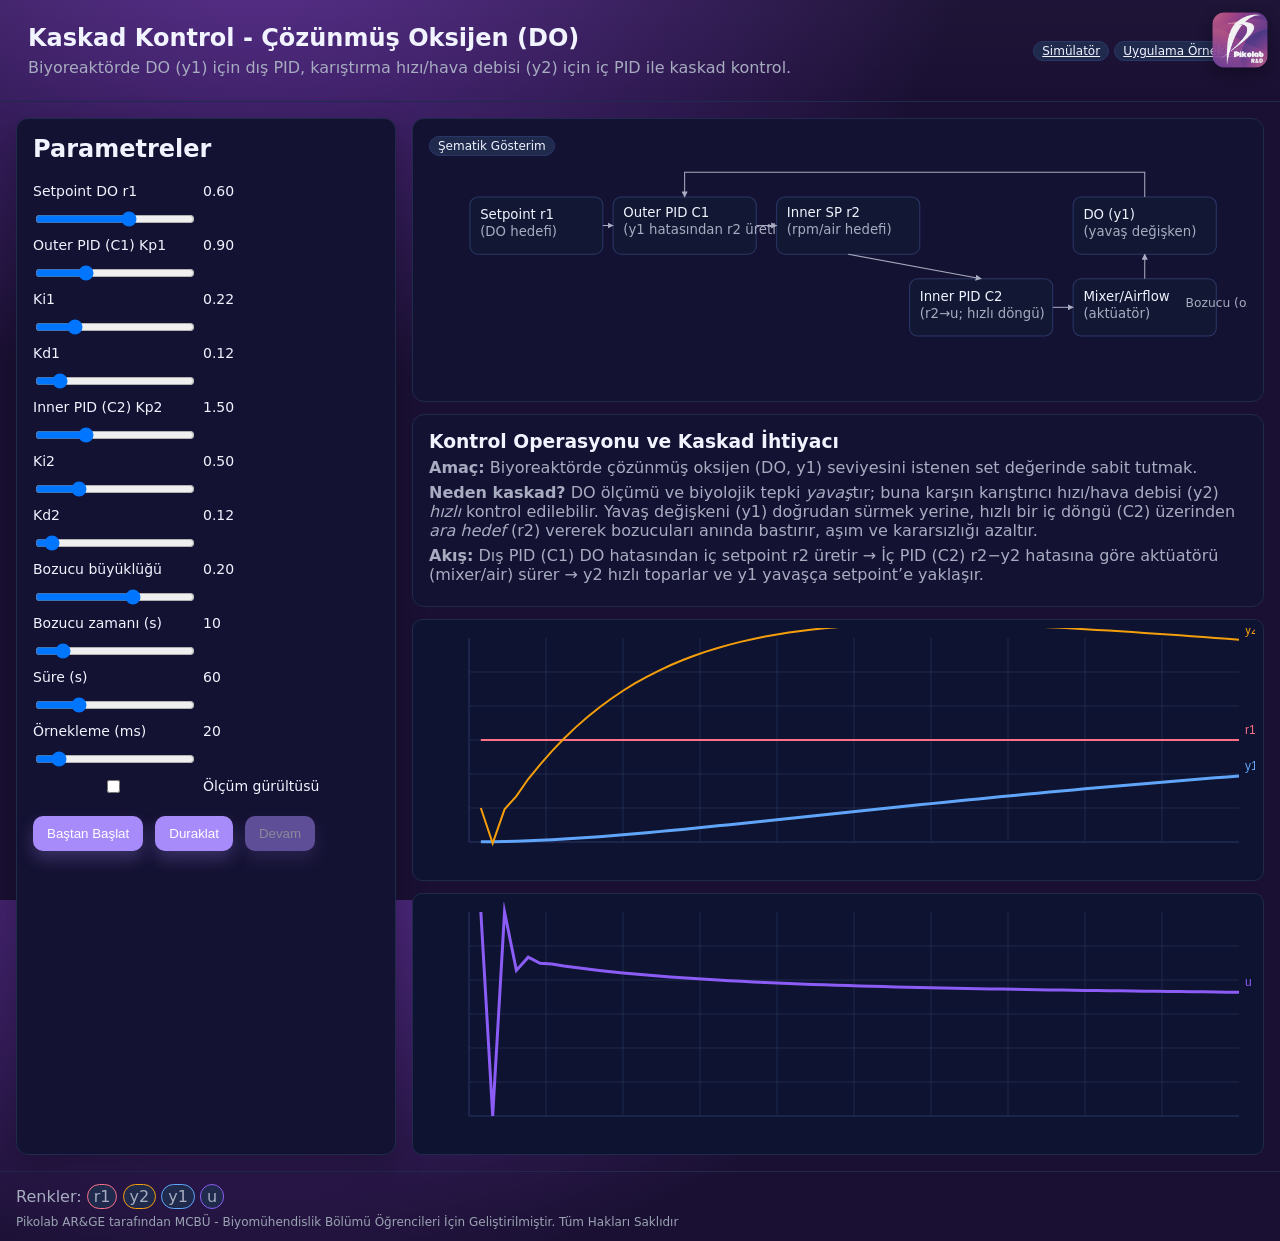
==== web/cascade.html @ a825e8fa "feat: initial commit" ====
<!DOCTYPE html>
<html lang="tr">
<head>
  <meta charset="UTF-8" />
  <meta name="viewport" content="width=device-width, initial-scale=1.0" />
  <title>Kaskad Kontrol - Çözünmüş Oksijen (DO) - Biyoreaktör</title>
  <link rel="stylesheet" href="style.css" />
  <style>
    .cascade-layout{display:grid; grid-template-columns:380px 1fr; gap:16px; padding:16px}
    @media(max-width:1100px){.cascade-layout{grid-template-columns:1fr}}
    .schematic{background:var(--card); border:1px solid #1f2a4d; border-radius:12px; padding:16px}
    .schematic svg{width:100%; height:auto}
    .canvas-card{background:#0d1330; border:1px solid #1f2a4d; border-radius:10px; padding:8px}
    .rows{display:grid; grid-template-rows:auto auto auto; gap:12px}
    .explain{background:var(--card); border:1px solid #1f2a4d; border-radius:12px; padding:16px}
    .explain h3{margin:0 0 6px}
    .explain p{margin:6px 0; color:var(--muted)}
    .badge{display:inline-block; padding:2px 8px; border-radius:999px; background:#1f2a4d; border:1px solid #2a3766; color:var(--fg); font-size:12px}
  </style>
</head>
<body>
  <img src="assets/pikolab-logo.png" alt="Pikolab R&D" class="brand-logo" />
  <header class="app-header" style="display:flex; align-items:center; justify-content:space-between;">
    <div>
      <h1>Kaskad Kontrol - Çözünmüş Oksijen (DO)</h1>
      <p>Biyoreaktörde DO (y1) için dış PID, karıştırma hızı/hava debisi (y2) için iç PID ile kaskad kontrol.</p>
    </div>
    <nav>
      <a class="badge" href="index.html">Simülatör</a>
      <a class="badge" href="examples.html">Uygulama Örnekleri</a>
    </nav>
  </header>

  <main class="cascade-layout">
    <section class="controls card">
      <h2>Parametreler</h2>
      <div class="control-grid">
        <label>Setpoint DO r1 <span id="valR1"></span>
          <input id="r1" type="range" min="0" max="1" value="0.6" step="0.01" />
        </label>
        <label>Outer PID (C1) Kp1 <span id="valKp1"></span>
          <input id="kp1" type="range" min="0" max="3" value="0.9" step="0.05" />
        </label>
        <label>Ki1 <span id="valKi1"></span>
          <input id="ki1" type="range" min="0" max="1" value="0.22" step="0.01" />
        </label>
        <label>Kd1 <span id="valKd1"></span>
          <input id="kd1" type="range" min="0" max="1" value="0.12" step="0.01" />
        </label>
        <label>Inner PID (C2) Kp2 <span id="valKp2"></span>
          <input id="kp2" type="range" min="0" max="5" value="1.5" step="0.05" />
        </label>
        <label>Ki2 <span id="valKi2"></span>
          <input id="ki2" type="range" min="0" max="2" value="0.5" step="0.01" />
        </label>
        <label>Kd2 <span id="valKd2"></span>
          <input id="kd2" type="range" min="0" max="2" value="0.12" step="0.01" />
        </label>
        <label>Bozucu büyüklüğü <span id="valDz"></span>
          <input id="dz" type="range" min="-0.8" max="0.8" value="0.2" step="0.02" />
        </label>
        <label>Bozucu zamanı (s) <span id="valDt"></span>
          <input id="dt" type="range" min="2" max="60" value="10" step="1" />
        </label>
        <label>Süre (s) <span id="valT"></span>
          <input id="simT" type="range" min="20" max="180" value="60" step="5" />
        </label>
        <label>Örnekleme (ms) <span id="valH"></span>
          <input id="dtms" type="range" min="10" max="100" value="20" step="1" />
        </label>
        <label><input type="checkbox" id="noise" /> Ölçüm gürültüsü</label>
        <div class="buttons">
          <button id="btnRestart">Baştan Başlat</button>
          <button id="btnPause">Duraklat</button>
          <button id="btnResume" disabled>Devam</button>
        </div>
      </div>
    </section>

    <section class="rows">
      <div class="schematic">
        <span class="badge">Şematik Gösterim</span>
        <!-- Simple SVG schematic of cascade DO control -->
        <svg viewBox="0 0 800 220">
          <defs>
            <marker id="arrow" viewBox="0 0 10 10" refX="9" refY="5" markerWidth="6" markerHeight="6" orient="auto-start-reverse">
              <path d="M 0 0 L 10 5 L 0 10 z" fill="#a7acc0" />
            </marker>
          </defs>
          <!-- Blocks -->
          <rect x="40" y="40" width="130" height="56" rx="8" fill="#121833" stroke="#2a3766"/>
          <text x="50" y="62" fill="#f1f3ff" font-size="13">
            <tspan>Setpoint r1</tspan>
            <tspan x="50" y="78" fill="#a7acc0">(DO hedefi)</tspan>
          </text>
          <rect x="180" y="40" width="140" height="56" rx="8" fill="#121833" stroke="#2a3766"/>
          <text x="190" y="60" fill="#f1f3ff" font-size="13">
            <tspan>Outer PID C1</tspan>
            <tspan x="190" y="76" fill="#a7acc0">(y1 hatasından r2 üretir)</tspan>
          </text>
          <rect x="340" y="40" width="140" height="56" rx="8" fill="#121833" stroke="#2a3766"/>
          <text x="350" y="60" fill="#f1f3ff" font-size="13">
            <tspan>Inner SP r2</tspan>
            <tspan x="350" y="76" fill="#a7acc0">(rpm/air hedefi)</tspan>
          </text>

          <rect x="470" y="120" width="140" height="56" rx="8" fill="#121833" stroke="#2a3766"/>
          <text x="480" y="142" fill="#f1f3ff" font-size="13">
            <tspan>Inner PID C2</tspan>
            <tspan x="480" y="158" fill="#a7acc0">(r2→u; hızlı döngü)</tspan>
          </text>
          <rect x="630" y="120" width="140" height="56" rx="8" fill="#121833" stroke="#2a3766"/>
          <text x="640" y="142" fill="#f1f3ff" font-size="13">
            <tspan>Mixer/Airflow</tspan>
            <tspan x="640" y="158" fill="#a7acc0">(aktüatör)</tspan>
          </text>

          <rect x="630" y="40" width="140" height="56" rx="8" fill="#121833" stroke="#2a3766"/>
          <text x="640" y="62" fill="#f1f3ff" font-size="13">
            <tspan>DO (y1)</tspan>
            <tspan x="640" y="78" fill="#a7acc0">(yavaş değişken)</tspan>
          </text>

          <!-- Arrows -->
          <line x1="170" y1="68" x2="180" y2="68" stroke="#a7acc0" marker-end="url(#arrow)"/>
          <line x1="320" y1="68" x2="340" y2="68" stroke="#a7acc0" marker-end="url(#arrow)"/>
          <line x1="410" y1="96" x2="540" y2="120" stroke="#a7acc0" marker-end="url(#arrow)"/>
          <line x1="610" y1="148" x2="630" y2="148" stroke="#a7acc0" marker-end="url(#arrow)"/>
          <line x1="700" y1="120" x2="700" y2="96" stroke="#a7acc0" marker-end="url(#arrow)"/>

          <!-- Feedback y1 to C1 -->
          <path d="M 700 40 L 700 16 L 250 16 L 250 40" fill="none" stroke="#a7acc0" marker-end="url(#arrow)"/>
          <!-- Bozucu -->
          <text x="740" y="148" fill="#a7acc0" font-size="12">Bozucu (oxygen demand)</text>
        </svg>
      </div>
      <div class="explain">
        <h3>Kontrol Operasyonu ve Kaskad İhtiyacı</h3>
        <p><strong>Amaç:</strong> Biyoreaktörde çözünmüş oksijen (DO, y1) seviyesini istenen set değerinde sabit tutmak.</p>
        <p><strong>Neden kaskad?</strong> DO ölçümü ve biyolojik tepki <em>yavaş</em>tır; buna karşın karıştırıcı hızı/hava debisi (y2) <em>hızlı</em> kontrol edilebilir. Yavaş değişkeni (y1) doğrudan sürmek yerine, hızlı bir iç döngü (C2) üzerinden <em>ara hedef</em> (r2) vererek bozucuları anında bastırır, aşım ve kararsızlığı azaltır.</p>
        <p><strong>Akış:</strong> Dış PID (C1) DO hatasından iç setpoint r2 üretir → İç PID (C2) r2−y2 hatasına göre aktüatörü (mixer/air) sürer → y2 hızlı toparlar ve y1 yavaşça setpoint’e yaklaşır.</p>
      </div>
      <div class="canvas-card"><canvas id="c_do" height="240" style="width:100%"></canvas></div>
      <div class="canvas-card"><canvas id="c_inner" height="240" style="width:100%"></canvas></div>
    </section>
  </main>

  <footer class="app-footer">
    <span>Renkler: <span class="chip chip-r">r1</span> <span class="chip" style="border-color:#F59E0B">y2</span> <span class="chip chip-y">y1</span> <span class="chip chip-u">u</span></span>
    <div style="margin-top:6px; color:#9aa3b2; font-size:12px;">
      Pikolab AR&GE tarafından MCBÜ - Biyomühendislik Bölümü Öğrencileri İçin Geliştirilmiştir. Tüm Hakları Saklıdır
    </div>
  </footer>

  <script src="cascade.js"></script>
</body>
</html>
---- web/style.css ----
:root{
  --bg:#0e0a1f; --card:#141233; --muted:#a7acc0; --fg:#f1f3ff;
  --brand:#a78bfa; /* violet */
  --p:#f472b6;     /* pink for P */
  --i:#22d3ee;     /* cyan for I */
  --d:#c084fc;     /* lavender for D */
  --u:#8b5cf6;     /* indigo for u */
  --r:#fb7185;     /* rose for r */
  --y:#60a5fa;     /* soft blue for y */
}
*{box-sizing:border-box}
html,body{height:100%}
body{
  margin:0; font-family:Inter,system-ui,Segoe UI,Roboto,Arial,sans-serif; color:var(--fg); background:radial-gradient(1200px 800px at 20% -10%, #5b2e91 0%, #1a1033 60%);
}
.brand-logo{position:fixed; top:12px; right:12px; width:56px; height:56px; border-radius:12px; box-shadow:0 6px 16px rgba(0,0,0,0.35); opacity:0.95; z-index:10}
.app-header{padding:24px 28px; border-bottom:1px solid #1f2a4d; background:linear-gradient(180deg, rgba(255,255,255,0.02), rgba(255,255,255,0));}
.app-header h1{margin:0 0 6px; font-size:24px}
.app-header p{margin:0; color:var(--muted)}
.layout{display:grid; grid-template-columns:360px 1fr 320px; gap:16px; padding:16px}
.card{background:var(--card); border:1px solid #1f2a4d; border-radius:12px; padding:16px; box-shadow:0 10px 30px rgba(0,0,0,0.25)}
.controls h2, .info h2{margin-top:0}
.control-grid{display:grid; grid-template-columns:1fr; gap:8px}
label{display:grid; grid-template-columns:160px 1fr; align-items:center; gap:10px; font-size:14px}
input[type=range]{width:100%}
.toggles{display:flex; flex-wrap:wrap; gap:12px; margin-top:12px}
.buttons{display:flex; gap:12px; margin-top:12px}
button{background:var(--brand); color:white; border:none; border-radius:10px; padding:10px 14px; cursor:pointer; box-shadow:0 8px 16px rgba(167,139,250,0.25)}
button:disabled{opacity:.5; cursor:not-allowed}
.plots{grid-column:2}
.plots .canvas-row{background:#0d1330; border-radius:10px; border:1px solid #1f2a4d; margin-bottom:12px; padding:8px}
.plots .canvas-row canvas{width:100%; display:block}
.legend{display:flex; gap:12px; flex-wrap:wrap}
.chip{display:inline-block; padding:2px 6px; border-radius:999px; background:#1f2a4d; border:1px solid #2a3766}
.chip-r{border-color:var(--r)}
.chip-y{border-color:var(--y)}
.chip-p{border-color:var(--p)}
.chip-i{border-color:var(--i)}
.chip-d{border-color:var(--d)}
.chip-u{border-color:var(--u)}
.app-footer{padding:12px 16px; border-top:1px solid #1f2a4d; color:var(--muted)}
@media(max-width:1200px){
  .layout{grid-template-columns:1fr;}
  .plots{grid-column:auto}
}

/* Meter styles */
.card-lite{background:var(--card); border:1px solid #1f2a4d; border-radius:12px; padding:12px; margin-top:8px}
.meter-header{display:flex; justify-content:space-between; align-items:center; color:var(--fg); font-weight:600; margin-bottom:6px}
.meter-bar{height:10px; background:#10163a; border:1px solid #1f2a4d; border-radius:999px; overflow:hidden; box-shadow:inset 0 2px 5px rgba(0,0,0,.35)}
.meter-bar #uPctFill{height:100%; width:0%; background:linear-gradient(90deg, var(--u), #9f7aea); transition:width .25s ease}
.meter-scale{display:flex; justify-content:space-between; color:var(--muted); font-size:12px; margin-top:6px}
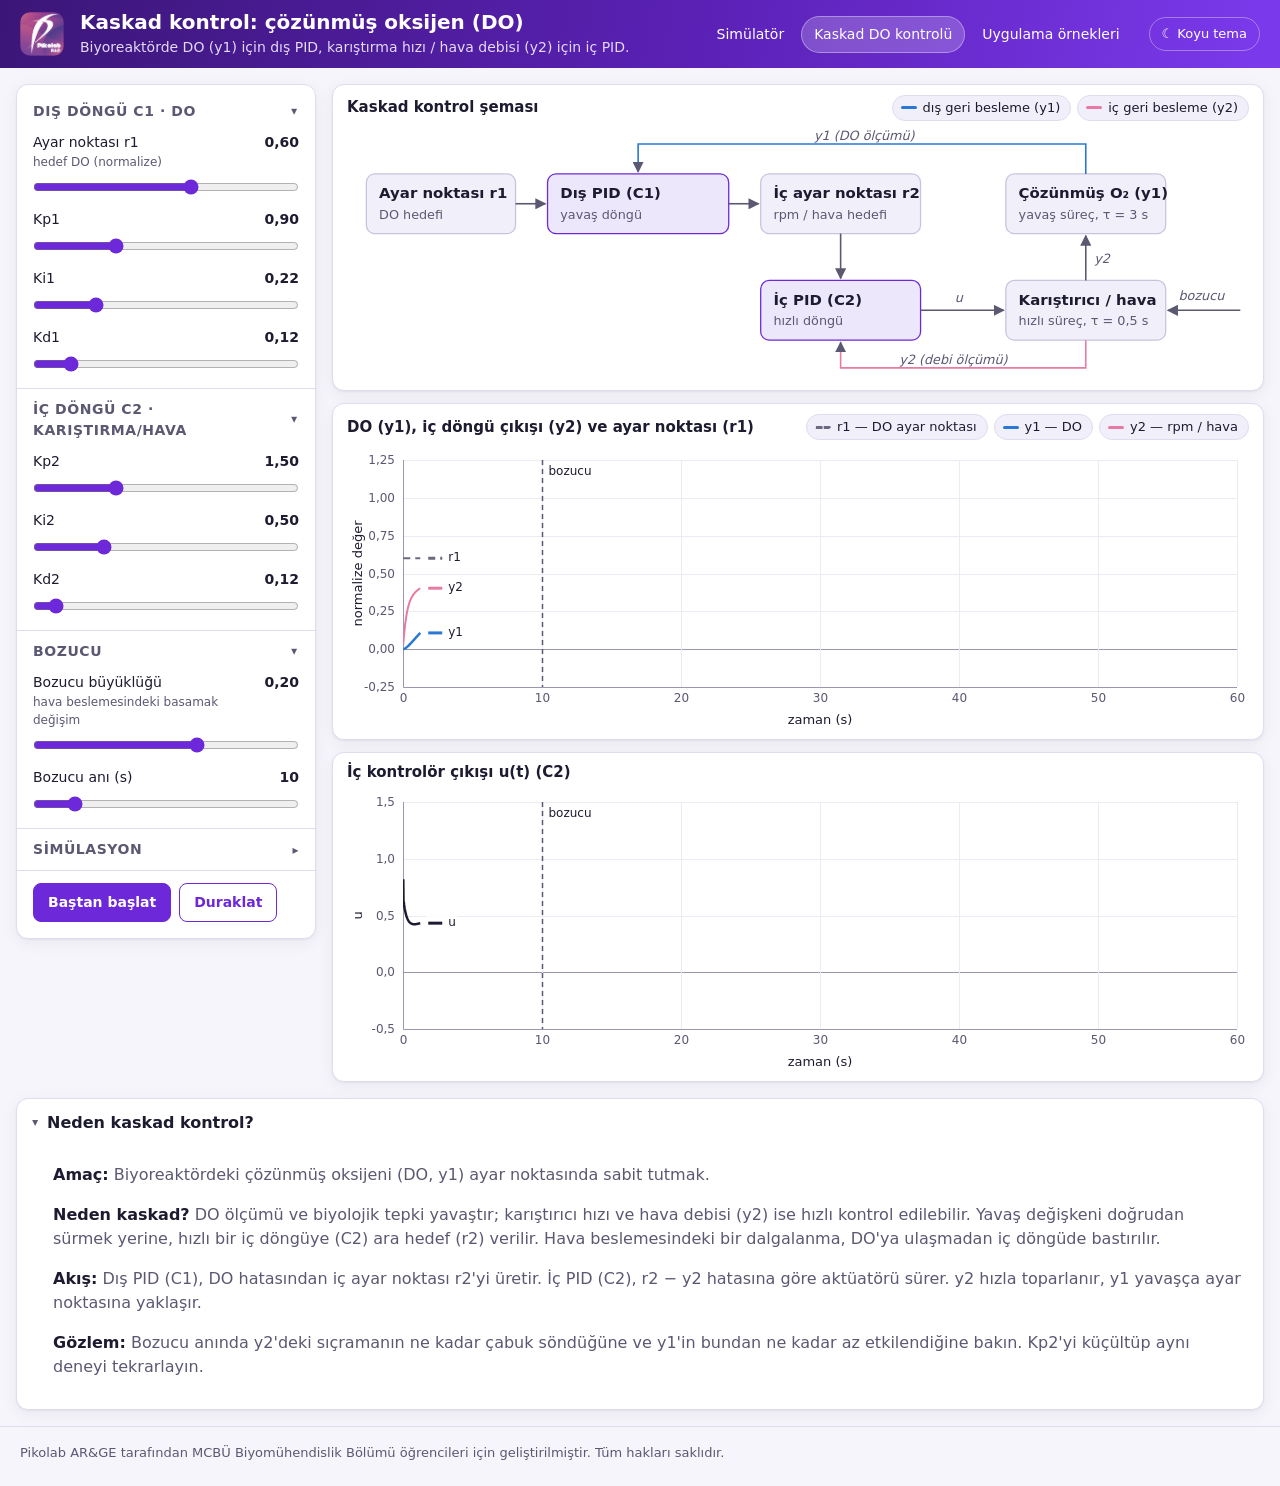
==== commit 5e8717a4: "feat: PID hatalarını düzelt, arayüzü ders materyali için yenile Faz 0 (hata düzeltmeleri): - Türev ö" ====
--- a/web/cascade.html
+++ b/web/cascade.html
@@ -3,153 +3,209 @@
 <head>
   <meta charset="UTF-8" />
   <meta name="viewport" content="width=device-width, initial-scale=1.0" />
-  <title>Kaskad Kontrol - Çözünmüş Oksijen (DO) - Biyoreaktör</title>
+  <title>Kaskad DO Kontrolü</title>
+  <link rel="icon" href="assets/pikolab-logo.png" />
   <link rel="stylesheet" href="style.css" />
-  <style>
-    .cascade-layout{display:grid; grid-template-columns:380px 1fr; gap:16px; padding:16px}
-    @media(max-width:1100px){.cascade-layout{grid-template-columns:1fr}}
-    .schematic{background:var(--card); border:1px solid #1f2a4d; border-radius:12px; padding:16px}
-    .schematic svg{width:100%; height:auto}
-    .canvas-card{background:#0d1330; border:1px solid #1f2a4d; border-radius:10px; padding:8px}
-    .rows{display:grid; grid-template-rows:auto auto auto; gap:12px}
-    .explain{background:var(--card); border:1px solid #1f2a4d; border-radius:12px; padding:16px}
-    .explain h3{margin:0 0 6px}
-    .explain p{margin:6px 0; color:var(--muted)}
-    .badge{display:inline-block; padding:2px 8px; border-radius:999px; background:#1f2a4d; border:1px solid #2a3766; color:var(--fg); font-size:12px}
-  </style>
+  <script src="common.js"></script>
 </head>
 <body>
-  <img src="assets/pikolab-logo.png" alt="Pikolab R&D" class="brand-logo" />
-  <header class="app-header" style="display:flex; align-items:center; justify-content:space-between;">
-    <div>
-      <h1>Kaskad Kontrol - Çözünmüş Oksijen (DO)</h1>
-      <p>Biyoreaktörde DO (y1) için dış PID, karıştırma hızı/hava debisi (y2) için iç PID ile kaskad kontrol.</p>
+  <header class="app-header">
+    <a class="brand" href="index.html"><img src="assets/pikolab-logo.png" alt="Pikolab AR&amp;GE" /></a>
+    <div class="titles">
+      <h1>Kaskad kontrol: çözünmüş oksijen (DO)</h1>
+      <p>Biyoreaktörde DO (y1) için dış PID, karıştırma hızı / hava debisi (y2) için iç PID.</p>
     </div>
-    <nav>
-      <a class="badge" href="index.html">Simülatör</a>
-      <a class="badge" href="examples.html">Uygulama Örnekleri</a>
+    <nav class="tabs" aria-label="Sayfalar">
+      <a href="index.html">Simülatör</a>
+      <a href="cascade.html" aria-current="page">Kaskad DO kontrolü</a>
+      <a href="examples.html">Uygulama örnekleri</a>
     </nav>
+    <button type="button" class="theme-toggle" data-theme-toggle>Tema</button>
   </header>
 
-  <main class="cascade-layout">
-    <section class="controls card">
-      <h2>Parametreler</h2>
-      <div class="control-grid">
-        <label>Setpoint DO r1 <span id="valR1"></span>
-          <input id="r1" type="range" min="0" max="1" value="0.6" step="0.01" />
-        </label>
-        <label>Outer PID (C1) Kp1 <span id="valKp1"></span>
-          <input id="kp1" type="range" min="0" max="3" value="0.9" step="0.05" />
-        </label>
-        <label>Ki1 <span id="valKi1"></span>
-          <input id="ki1" type="range" min="0" max="1" value="0.22" step="0.01" />
-        </label>
-        <label>Kd1 <span id="valKd1"></span>
-          <input id="kd1" type="range" min="0" max="1" value="0.12" step="0.01" />
-        </label>
-        <label>Inner PID (C2) Kp2 <span id="valKp2"></span>
-          <input id="kp2" type="range" min="0" max="5" value="1.5" step="0.05" />
-        </label>
-        <label>Ki2 <span id="valKi2"></span>
-          <input id="ki2" type="range" min="0" max="2" value="0.5" step="0.01" />
-        </label>
-        <label>Kd2 <span id="valKd2"></span>
-          <input id="kd2" type="range" min="0" max="2" value="0.12" step="0.01" />
-        </label>
-        <label>Bozucu büyüklüğü <span id="valDz"></span>
-          <input id="dz" type="range" min="-0.8" max="0.8" value="0.2" step="0.02" />
-        </label>
-        <label>Bozucu zamanı (s) <span id="valDt"></span>
-          <input id="dt" type="range" min="2" max="60" value="10" step="1" />
-        </label>
-        <label>Süre (s) <span id="valT"></span>
-          <input id="simT" type="range" min="20" max="180" value="60" step="5" />
-        </label>
-        <label>Örnekleme (ms) <span id="valH"></span>
-          <input id="dtms" type="range" min="10" max="100" value="20" step="1" />
-        </label>
-        <label><input type="checkbox" id="noise" /> Ölçüm gürültüsü</label>
-        <div class="buttons">
-          <button id="btnRestart">Baştan Başlat</button>
-          <button id="btnPause">Duraklat</button>
-          <button id="btnResume" disabled>Devam</button>
-        </div>
+  <main class="sim-layout cascade">
+    <aside class="controls card" aria-label="Parametreler">
+      <details class="group" open>
+        <summary>Dış döngü C1 · DO</summary>
+        <div class="group-body">
+          <div class="field">
+            <label for="r1">Ayar noktası r1 <span class="hint">hedef DO (normalize)</span></label>
+            <output for="r1"></output>
+            <input id="r1" type="range" min="0" max="1" value="0.6" step="0.01" />
+          </div>
+          <div class="field">
+            <label for="kp1">Kp1</label>
+            <output for="kp1"></output>
+            <input id="kp1" type="range" min="0" max="3" value="0.9" step="0.05" />
+          </div>
+          <div class="field">
+            <label for="ki1">Ki1</label>
+            <output for="ki1"></output>
+            <input id="ki1" type="range" min="0" max="1" value="0.22" step="0.01" />
+          </div>
+          <div class="field">
+            <label for="kd1">Kd1</label>
+            <output for="kd1"></output>
+            <input id="kd1" type="range" min="0" max="1" value="0.12" step="0.01" />
+          </div>
+        </div>
+      </details>
+
+      <details class="group" open>
+        <summary>İç döngü C2 · karıştırma/hava</summary>
+        <div class="group-body">
+          <div class="field">
+            <label for="kp2">Kp2</label>
+            <output for="kp2"></output>
+            <input id="kp2" type="range" min="0" max="5" value="1.5" step="0.05" />
+          </div>
+          <div class="field">
+            <label for="ki2">Ki2</label>
+            <output for="ki2"></output>
+            <input id="ki2" type="range" min="0" max="2" value="0.5" step="0.01" />
+          </div>
+          <div class="field">
+            <label for="kd2">Kd2</label>
+            <output for="kd2"></output>
+            <input id="kd2" type="range" min="0" max="2" value="0.12" step="0.01" />
+          </div>
+        </div>
+      </details>
+
+      <details class="group" open>
+        <summary>Bozucu</summary>
+        <div class="group-body">
+          <div class="field">
+            <label for="dz">Bozucu büyüklüğü <span class="hint">hava beslemesindeki basamak değişim</span></label>
+            <output for="dz"></output>
+            <input id="dz" type="range" min="-0.8" max="0.8" value="0.2" step="0.02" />
+          </div>
+          <div class="field">
+            <label for="dt">Bozucu anı (s)</label>
+            <output for="dt"></output>
+            <input id="dt" type="range" min="2" max="60" value="10" step="1" />
+          </div>
+        </div>
+      </details>
+
+      <details class="group">
+        <summary>Simülasyon</summary>
+        <div class="group-body">
+          <div class="field">
+            <label for="simT">Görüntülenen süre (s)</label>
+            <output for="simT"></output>
+            <input id="simT" type="range" min="20" max="180" value="60" step="5" />
+          </div>
+          <div class="field">
+            <label for="dtms">Örnekleme aralığı (ms)</label>
+            <output for="dtms"></output>
+            <input id="dtms" type="range" min="10" max="100" value="20" step="1" />
+          </div>
+          <label class="check"><input type="checkbox" id="noise" /> Ölçüm gürültüsü ekle</label>
+        </div>
+      </details>
+
+      <div class="actions">
+        <button type="button" class="btn" id="btnRestart">Baştan başlat</button>
+        <button type="button" class="btn secondary" id="btnPause" aria-pressed="false">Duraklat</button>
       </div>
-    </section>
-
-    <section class="rows">
-      <div class="schematic">
-        <span class="badge">Şematik Gösterim</span>
-        <!-- Simple SVG schematic of cascade DO control -->
-        <svg viewBox="0 0 800 220">
+    </aside>
+
+    <section class="plots" aria-label="Şema ve grafikler">
+      <figure class="plot-card card schematic">
+        <figcaption class="plot-head"><h2>Kaskad kontrol şeması</h2>
+          <div class="legend">
+            <span class="chip"><span class="swatch" style="--c:var(--c-y)"></span>dış geri besleme (y1)</span>
+            <span class="chip"><span class="swatch" style="--c:var(--c-y2)"></span>iç geri besleme (y2)</span>
+          </div>
+        </figcaption>
+        <svg viewBox="0 0 850 240" role="img" aria-label="Ayar noktası r1 dış PID C1'e girer; C1 iç ayar noktası r2'yi üretir; iç PID C2 aktüatörü sürer; aktüatör çıkışı y2 hem C2'ye geri beslenir hem DO'yu (y1) etkiler; y1 C1'e geri beslenir.">
           <defs>
-            <marker id="arrow" viewBox="0 0 10 10" refX="9" refY="5" markerWidth="6" markerHeight="6" orient="auto-start-reverse">
-              <path d="M 0 0 L 10 5 L 0 10 z" fill="#a7acc0" />
+            <marker id="arrow" viewBox="0 0 10 10" refX="9" refY="5" markerWidth="7" markerHeight="7" orient="auto-start-reverse">
+              <path class="sch-arrowhead" d="M 0 0 L 10 5 L 0 10 z" />
             </marker>
           </defs>
-          <!-- Blocks -->
-          <rect x="40" y="40" width="130" height="56" rx="8" fill="#121833" stroke="#2a3766"/>
-          <text x="50" y="62" fill="#f1f3ff" font-size="13">
-            <tspan>Setpoint r1</tspan>
-            <tspan x="50" y="78" fill="#a7acc0">(DO hedefi)</tspan>
-          </text>
-          <rect x="180" y="40" width="140" height="56" rx="8" fill="#121833" stroke="#2a3766"/>
-          <text x="190" y="60" fill="#f1f3ff" font-size="13">
-            <tspan>Outer PID C1</tspan>
-            <tspan x="190" y="76" fill="#a7acc0">(y1 hatasından r2 üretir)</tspan>
-          </text>
-          <rect x="340" y="40" width="140" height="56" rx="8" fill="#121833" stroke="#2a3766"/>
-          <text x="350" y="60" fill="#f1f3ff" font-size="13">
-            <tspan>Inner SP r2</tspan>
-            <tspan x="350" y="76" fill="#a7acc0">(rpm/air hedefi)</tspan>
-          </text>
-
-          <rect x="470" y="120" width="140" height="56" rx="8" fill="#121833" stroke="#2a3766"/>
-          <text x="480" y="142" fill="#f1f3ff" font-size="13">
-            <tspan>Inner PID C2</tspan>
-            <tspan x="480" y="158" fill="#a7acc0">(r2→u; hızlı döngü)</tspan>
-          </text>
-          <rect x="630" y="120" width="140" height="56" rx="8" fill="#121833" stroke="#2a3766"/>
-          <text x="640" y="142" fill="#f1f3ff" font-size="13">
-            <tspan>Mixer/Airflow</tspan>
-            <tspan x="640" y="158" fill="#a7acc0">(aktüatör)</tspan>
-          </text>
-
-          <rect x="630" y="40" width="140" height="56" rx="8" fill="#121833" stroke="#2a3766"/>
-          <text x="640" y="62" fill="#f1f3ff" font-size="13">
-            <tspan>DO (y1)</tspan>
-            <tspan x="640" y="78" fill="#a7acc0">(yavaş değişken)</tspan>
-          </text>
-
-          <!-- Arrows -->
-          <line x1="170" y1="68" x2="180" y2="68" stroke="#a7acc0" marker-end="url(#arrow)"/>
-          <line x1="320" y1="68" x2="340" y2="68" stroke="#a7acc0" marker-end="url(#arrow)"/>
-          <line x1="410" y1="96" x2="540" y2="120" stroke="#a7acc0" marker-end="url(#arrow)"/>
-          <line x1="610" y1="148" x2="630" y2="148" stroke="#a7acc0" marker-end="url(#arrow)"/>
-          <line x1="700" y1="120" x2="700" y2="96" stroke="#a7acc0" marker-end="url(#arrow)"/>
-
-          <!-- Feedback y1 to C1 -->
-          <path d="M 700 40 L 700 16 L 250 16 L 250 40" fill="none" stroke="#a7acc0" marker-end="url(#arrow)"/>
+          <!-- Üst sıra: r1 → C1 → r2 ... DO -->
+          <rect class="sch-box" x="20" y="44" width="140" height="56" rx="8" />
+          <text class="sch-title" x="32" y="67">Ayar noktası r1</text>
+          <text class="sch-sub" x="32" y="86">DO hedefi</text>
+
+          <rect class="sch-box ctrl" x="190" y="44" width="170" height="56" rx="8" />
+          <text class="sch-title" x="202" y="67">Dış PID (C1)</text>
+          <text class="sch-sub" x="202" y="86">yavaş döngü</text>
+
+          <rect class="sch-box" x="390" y="44" width="150" height="56" rx="8" />
+          <text class="sch-title" x="402" y="67">İç ayar noktası r2</text>
+          <text class="sch-sub" x="402" y="86">rpm / hava hedefi</text>
+
+          <rect class="sch-box" x="620" y="44" width="150" height="56" rx="8" />
+          <text class="sch-title" x="632" y="67">Çözünmüş O₂ (y1)</text>
+          <text class="sch-sub" x="632" y="86">yavaş süreç, τ = 3 s</text>
+
+          <!-- Alt sıra: C2 → aktüatör -->
+          <rect class="sch-box ctrl" x="390" y="144" width="150" height="56" rx="8" />
+          <text class="sch-title" x="402" y="167">İç PID (C2)</text>
+          <text class="sch-sub" x="402" y="186">hızlı döngü</text>
+
+          <rect class="sch-box" x="620" y="144" width="150" height="56" rx="8" />
+          <text class="sch-title" x="632" y="167">Karıştırıcı / hava</text>
+          <text class="sch-sub" x="632" y="186">hızlı süreç, τ = 0,5 s</text>
+
+          <!-- İleri yol -->
+          <line class="sch-line" x1="160" y1="72" x2="188" y2="72" marker-end="url(#arrow)" />
+          <line class="sch-line" x1="360" y1="72" x2="388" y2="72" marker-end="url(#arrow)" />
+          <line class="sch-line" x1="465" y1="100" x2="465" y2="142" marker-end="url(#arrow)" />
+          <line class="sch-line" x1="540" y1="172" x2="618" y2="172" marker-end="url(#arrow)" />
+          <text class="sch-edge" x="572" y="164">u</text>
+          <line class="sch-line" x1="695" y1="144" x2="695" y2="102" marker-end="url(#arrow)" />
+          <text class="sch-edge" x="703" y="128">y2</text>
+
           <!-- Bozucu -->
-          <text x="740" y="148" fill="#a7acc0" font-size="12">Bozucu (oxygen demand)</text>
+          <line class="sch-line" x1="840" y1="172" x2="772" y2="172" marker-end="url(#arrow)" />
+          <text class="sch-edge" x="782" y="162">bozucu</text>
+
+          <!-- Dış geri besleme y1 → C1 -->
+          <path class="sch-line outer" d="M 695 44 V 16 H 275 V 42" marker-end="url(#arrow)" />
+          <text class="sch-edge" x="440" y="12">y1 (DO ölçümü)</text>
+          <!-- İç geri besleme y2 → C2 -->
+          <path class="sch-line inner" d="M 695 200 V 226 H 465 V 202" marker-end="url(#arrow)" />
+          <text class="sch-edge" x="520" y="222">y2 (debi ölçümü)</text>
         </svg>
-      </div>
-      <div class="explain">
-        <h3>Kontrol Operasyonu ve Kaskad İhtiyacı</h3>
-        <p><strong>Amaç:</strong> Biyoreaktörde çözünmüş oksijen (DO, y1) seviyesini istenen set değerinde sabit tutmak.</p>
-        <p><strong>Neden kaskad?</strong> DO ölçümü ve biyolojik tepki <em>yavaş</em>tır; buna karşın karıştırıcı hızı/hava debisi (y2) <em>hızlı</em> kontrol edilebilir. Yavaş değişkeni (y1) doğrudan sürmek yerine, hızlı bir iç döngü (C2) üzerinden <em>ara hedef</em> (r2) vererek bozucuları anında bastırır, aşım ve kararsızlığı azaltır.</p>
-        <p><strong>Akış:</strong> Dış PID (C1) DO hatasından iç setpoint r2 üretir → İç PID (C2) r2−y2 hatasına göre aktüatörü (mixer/air) sürer → y2 hızlı toparlar ve y1 yavaşça setpoint’e yaklaşır.</p>
-      </div>
-      <div class="canvas-card"><canvas id="c_do" height="240" style="width:100%"></canvas></div>
-      <div class="canvas-card"><canvas id="c_inner" height="240" style="width:100%"></canvas></div>
+      </figure>
+
+      <figure class="plot-card card">
+        <figcaption class="plot-head">
+          <h2>DO (y1), iç döngü çıkışı (y2) ve ayar noktası (r1)</h2>
+          <div class="legend">
+            <span class="chip"><span class="swatch dashed" style="--c:var(--c-r)"></span>r1 — DO ayar noktası</span>
+            <span class="chip"><span class="swatch" style="--c:var(--c-y)"></span>y1 — DO</span>
+            <span class="chip"><span class="swatch" style="--c:var(--c-y2)"></span>y2 — rpm / hava</span>
+          </div>
+        </figcaption>
+        <canvas id="c_do" aria-label="DO, iç döngü çıkışı ve ayar noktasının zamanla değişimi"></canvas>
+      </figure>
+
+      <figure class="plot-card card">
+        <figcaption class="plot-head"><h2>İç kontrolör çıkışı u(t) (C2)</h2></figcaption>
+        <canvas id="c_inner" aria-label="İç kontrolör çıkışının zamanla değişimi"></canvas>
+      </figure>
     </section>
   </main>
 
+  <section class="below">
+    <details class="explain card" open>
+      <summary>Neden kaskad kontrol?</summary>
+      <div class="prose">
+        <p><strong>Amaç:</strong> Biyoreaktördeki çözünmüş oksijeni (DO, y1) ayar noktasında sabit tutmak.</p>
+        <p><strong>Neden kaskad?</strong> DO ölçümü ve biyolojik tepki yavaştır; karıştırıcı hızı ve hava debisi (y2) ise hızlı kontrol edilebilir. Yavaş değişkeni doğrudan sürmek yerine, hızlı bir iç döngüye (C2) ara hedef (r2) verilir. Hava beslemesindeki bir dalgalanma, DO'ya ulaşmadan iç döngüde bastırılır.</p>
+        <p><strong>Akış:</strong> Dış PID (C1), DO hatasından iç ayar noktası r2'yi üretir. İç PID (C2), r2 − y2 hatasına göre aktüatörü sürer. y2 hızla toparlanır, y1 yavaşça ayar noktasına yaklaşır.</p>
+        <p><strong>Gözlem:</strong> Bozucu anında y2'deki sıçramanın ne kadar çabuk söndüğüne ve y1'in bundan ne kadar az etkilendiğine bakın. Kp2'yi küçültüp aynı deneyi tekrarlayın.</p>
+      </div>
+    </details>
+  </section>
+
   <footer class="app-footer">
-    <span>Renkler: <span class="chip chip-r">r1</span> <span class="chip" style="border-color:#F59E0B">y2</span> <span class="chip chip-y">y1</span> <span class="chip chip-u">u</span></span>
-    <div style="margin-top:6px; color:#9aa3b2; font-size:12px;">
-      Pikolab AR&GE tarafından MCBÜ - Biyomühendislik Bölümü Öğrencileri İçin Geliştirilmiştir. Tüm Hakları Saklıdır
-    </div>
+    Pikolab AR&amp;GE tarafından MCBÜ Biyomühendislik Bölümü öğrencileri için geliştirilmiştir. Tüm hakları saklıdır.
   </footer>
 
   <script src="cascade.js"></script>
--- a/web/style.css
+++ b/web/style.css
@@ -1,52 +1,237 @@
+/* Ortak tema: üç sayfa da bu dosyayı kullanır.
+   Seri renkleri renk körlüğü denetiminden geçirilmiş paletten alınmıştır;
+   koyu tema aynı tonların koyu zemine göre seçilmiş adımlarıdır. */
+
 :root{
-  --bg:#0e0a1f; --card:#141233; --muted:#a7acc0; --fg:#f1f3ff;
-  --brand:#a78bfa; /* violet */
-  --p:#f472b6;     /* pink for P */
-  --i:#22d3ee;     /* cyan for I */
-  --d:#c084fc;     /* lavender for D */
-  --u:#8b5cf6;     /* indigo for u */
-  --r:#fb7185;     /* rose for r */
-  --y:#60a5fa;     /* soft blue for y */
-}
+  color-scheme: light;
+  --bg:#f6f5fb; --surface:#ffffff; --surface-2:#f1effa;
+  --border:#e0dcef; --border-strong:#c9c3e0;
+  --text:#1d1b2f; --text-muted:#5b5872;
+  --accent:#6d28d9; --accent-hover:#5b21b6; --accent-ink:#ffffff; --accent-soft:#ede7fb;
+  --header-bg:linear-gradient(100deg,#3b1677 0%,#5b21b6 55%,#7c3aed 100%); --header-text:#ffffff; --header-muted:#e4dafc;
+  --focus:#7c3aed;
+
+  --plot-bg:#ffffff; --plot-grid:#ecebf3; --plot-axis:#9b97b0; --plot-text:#1d1b2f; --plot-muted:#5b5872;
+  --tip-bg:#ffffff; --tip-border:#c9c3e0;
+
+  --c-r:#6b6880; --c-y:#2a78d6; --c-u:#1d1b2f;
+  --c-p:#eb6834; --c-i:#1baf7a; --c-d:#6250d6; --c-y2:#e87ba4;
+
+  --radius:12px; --shadow:0 1px 2px rgba(29,27,47,.06), 0 4px 16px rgba(29,27,47,.06);
+  --font:system-ui,-apple-system,"Segoe UI",Roboto,"Helvetica Neue",Arial,sans-serif;
+}
+@media (prefers-color-scheme: dark){
+  :root:not([data-theme="light"]){
+    color-scheme: dark;
+    --bg:#0e0a1f; --surface:#17152e; --surface-2:#1f1c3d;
+    --border:#2a2752; --border-strong:#3b3770;
+    --text:#f1f0fb; --text-muted:#a9a6c4;
+    --accent:#a78bfa; --accent-hover:#c4b5fd; --accent-ink:#140f2b; --accent-soft:#2a2350;
+    --header-bg:linear-gradient(100deg,#1d1040 0%,#2e1765 60%,#40208a 100%); --header-text:#f1f0fb; --header-muted:#c9bdf0;
+    --focus:#c4b5fd;
+    --plot-bg:#17152e; --plot-grid:#26234a; --plot-axis:#5a5683; --plot-text:#f1f0fb; --plot-muted:#a9a6c4;
+    --tip-bg:#1f1c3d; --tip-border:#3b3770;
+    --c-r:#a9a6c4; --c-y:#3987e5; --c-u:#f1f0fb;
+    --c-p:#d95926; --c-i:#199e70; --c-d:#9085e9; --c-y2:#d55181;
+    --shadow:0 1px 2px rgba(0,0,0,.3), 0 6px 20px rgba(0,0,0,.25);
+  }
+}
+:root[data-theme="dark"]{
+  color-scheme: dark;
+  --bg:#0e0a1f; --surface:#17152e; --surface-2:#1f1c3d;
+  --border:#2a2752; --border-strong:#3b3770;
+  --text:#f1f0fb; --text-muted:#a9a6c4;
+  --accent:#a78bfa; --accent-hover:#c4b5fd; --accent-ink:#140f2b; --accent-soft:#2a2350;
+  --header-bg:linear-gradient(100deg,#1d1040 0%,#2e1765 60%,#40208a 100%); --header-text:#f1f0fb; --header-muted:#c9bdf0;
+  --focus:#c4b5fd;
+  --plot-bg:#17152e; --plot-grid:#26234a; --plot-axis:#5a5683; --plot-text:#f1f0fb; --plot-muted:#a9a6c4;
+  --tip-bg:#1f1c3d; --tip-border:#3b3770;
+  --c-r:#a9a6c4; --c-y:#3987e5; --c-u:#f1f0fb;
+  --c-p:#d95926; --c-i:#199e70; --c-d:#9085e9; --c-y2:#d55181;
+  --shadow:0 1px 2px rgba(0,0,0,.3), 0 6px 20px rgba(0,0,0,.25);
+}
+
+/* ---------- Temel ---------- */
 *{box-sizing:border-box}
-html,body{height:100%}
-body{
-  margin:0; font-family:Inter,system-ui,Segoe UI,Roboto,Arial,sans-serif; color:var(--fg); background:radial-gradient(1200px 800px at 20% -10%, #5b2e91 0%, #1a1033 60%);
-}
-.brand-logo{position:fixed; top:12px; right:12px; width:56px; height:56px; border-radius:12px; box-shadow:0 6px 16px rgba(0,0,0,0.35); opacity:0.95; z-index:10}
-.app-header{padding:24px 28px; border-bottom:1px solid #1f2a4d; background:linear-gradient(180deg, rgba(255,255,255,0.02), rgba(255,255,255,0));}
-.app-header h1{margin:0 0 6px; font-size:24px}
-.app-header p{margin:0; color:var(--muted)}
-.layout{display:grid; grid-template-columns:360px 1fr 320px; gap:16px; padding:16px}
-.card{background:var(--card); border:1px solid #1f2a4d; border-radius:12px; padding:16px; box-shadow:0 10px 30px rgba(0,0,0,0.25)}
-.controls h2, .info h2{margin-top:0}
-.control-grid{display:grid; grid-template-columns:1fr; gap:8px}
-label{display:grid; grid-template-columns:160px 1fr; align-items:center; gap:10px; font-size:14px}
-input[type=range]{width:100%}
-.toggles{display:flex; flex-wrap:wrap; gap:12px; margin-top:12px}
-.buttons{display:flex; gap:12px; margin-top:12px}
-button{background:var(--brand); color:white; border:none; border-radius:10px; padding:10px 14px; cursor:pointer; box-shadow:0 8px 16px rgba(167,139,250,0.25)}
-button:disabled{opacity:.5; cursor:not-allowed}
-.plots{grid-column:2}
-.plots .canvas-row{background:#0d1330; border-radius:10px; border:1px solid #1f2a4d; margin-bottom:12px; padding:8px}
-.plots .canvas-row canvas{width:100%; display:block}
-.legend{display:flex; gap:12px; flex-wrap:wrap}
-.chip{display:inline-block; padding:2px 6px; border-radius:999px; background:#1f2a4d; border:1px solid #2a3766}
-.chip-r{border-color:var(--r)}
-.chip-y{border-color:var(--y)}
-.chip-p{border-color:var(--p)}
-.chip-i{border-color:var(--i)}
-.chip-d{border-color:var(--d)}
-.chip-u{border-color:var(--u)}
-.app-footer{padding:12px 16px; border-top:1px solid #1f2a4d; color:var(--muted)}
-@media(max-width:1200px){
-  .layout{grid-template-columns:1fr;}
-  .plots{grid-column:auto}
-}
-
-/* Meter styles */
-.card-lite{background:var(--card); border:1px solid #1f2a4d; border-radius:12px; padding:12px; margin-top:8px}
-.meter-header{display:flex; justify-content:space-between; align-items:center; color:var(--fg); font-weight:600; margin-bottom:6px}
-.meter-bar{height:10px; background:#10163a; border:1px solid #1f2a4d; border-radius:999px; overflow:hidden; box-shadow:inset 0 2px 5px rgba(0,0,0,.35)}
-.meter-bar #uPctFill{height:100%; width:0%; background:linear-gradient(90deg, var(--u), #9f7aea); transition:width .25s ease}
-.meter-scale{display:flex; justify-content:space-between; color:var(--muted); font-size:12px; margin-top:6px}
+html{-webkit-text-size-adjust:100%}
+body{margin:0; background:var(--bg); color:var(--text); font:16px/1.5 var(--font)}
+h1,h2,h3{line-height:1.25}
+a{color:var(--accent)}
+:focus-visible{outline:2px solid var(--focus); outline-offset:2px}
+[hidden]{display:none !important}
+
+/* ---------- Başlık ve gezinme ---------- */
+.app-header{
+  display:flex; align-items:center; gap:16px; flex-wrap:wrap;
+  padding:10px 20px; background:var(--header-bg); color:var(--header-text);
+}
+.brand img{display:block; width:44px; height:44px; border-radius:10px}
+.titles{flex:1 1 320px; min-width:0}
+.titles h1{margin:0; font-size:20px}
+.titles p{margin:2px 0 0; color:var(--header-muted); font-size:14px}
+.tabs{display:flex; gap:4px; flex-wrap:wrap}
+.tabs a{
+  color:var(--header-text); text-decoration:none; font-size:14px; font-weight:500;
+  padding:7px 12px; border-radius:999px; border:1px solid transparent; white-space:nowrap;
+}
+.tabs a:hover{background:rgba(255,255,255,.12)}
+.tabs a[aria-current="page"]{background:rgba(255,255,255,.2); border-color:rgba(255,255,255,.35)}
+.theme-toggle{
+  font:inherit; font-size:13px; color:var(--header-text); background:transparent; cursor:pointer;
+  border:1px solid rgba(255,255,255,.35); border-radius:999px; padding:6px 12px; white-space:nowrap;
+}
+.theme-toggle:hover{background:rgba(255,255,255,.12)}
+
+/* ---------- Kartlar ---------- */
+.card{background:var(--surface); border:1px solid var(--border); border-radius:var(--radius); box-shadow:var(--shadow)}
+.card-pad{padding:16px}
+
+/* ---------- Kontrol paneli ---------- */
+.controls{padding:6px 0}
+.group{border-bottom:1px solid var(--border)}
+.group:last-of-type{border-bottom:none}
+.group > summary{
+  list-style:none; cursor:pointer; padding:10px 16px; font-weight:600; font-size:14px;
+  display:flex; justify-content:space-between; align-items:center; text-transform:uppercase; letter-spacing:.04em; color:var(--text-muted);
+}
+.group > summary::-webkit-details-marker{display:none}
+.group > summary::after{content:"▸"; transition:transform .15s; font-size:12px}
+.group[open] > summary::after{transform:rotate(90deg)}
+.group > summary:hover{color:var(--text)}
+.group-body{padding:0 16px 14px; display:grid; gap:12px}
+.group-body .group-body{padding:0}
+
+.field{display:grid; grid-template-columns:1fr auto; align-items:baseline; gap:2px 8px}
+.field > label, .field > .label{font-size:14px; font-weight:500}
+.field .hint{display:block; font-weight:400; font-size:12px; color:var(--text-muted)}
+.field output{font-variant-numeric:tabular-nums; font-weight:600; font-size:14px}
+.field input[type=range], .field select{grid-column:1 / -1}
+
+input[type=range]{width:100%; margin:4px 0 0; accent-color:var(--accent); height:20px}
+select{
+  font:inherit; font-size:14px; color:var(--text); background:var(--surface-2);
+  border:1px solid var(--border-strong); border-radius:8px; padding:6px 8px; width:100%;
+}
+.check{display:flex; align-items:center; gap:8px; font-size:14px; cursor:pointer}
+.check input{width:16px; height:16px; margin:0; accent-color:var(--accent)}
+
+.actions{display:flex; gap:8px; padding:12px 16px 10px; border-top:1px solid var(--border); flex-wrap:wrap}
+.btn{
+  font:inherit; font-size:14px; font-weight:600; cursor:pointer; border-radius:8px; padding:8px 14px;
+  border:1px solid var(--accent); background:var(--accent); color:var(--accent-ink);
+}
+.btn:hover{background:var(--accent-hover); border-color:var(--accent-hover)}
+.btn.secondary{background:transparent; color:var(--accent)}
+.btn.secondary:hover{background:var(--accent-soft)}
+.btn:disabled{opacity:.5; cursor:not-allowed}
+
+/* ---------- Grafikler ---------- */
+.plot-card{margin:0; padding:10px 12px 8px}
+.plot-head{display:flex; align-items:center; justify-content:space-between; gap:8px 16px; flex-wrap:wrap; margin:0 2px 6px}
+.plot-head h2{margin:0; font-size:15px; font-weight:600}
+.plot-card canvas{display:block; width:100%; height:var(--plot-h, 260px); touch-action:pan-y}
+
+.legend{display:flex; gap:6px; flex-wrap:wrap}
+.chip{
+  display:inline-flex; align-items:center; gap:6px; font:inherit; font-size:13px; color:var(--text);
+  background:var(--surface-2); border:1px solid var(--border); border-radius:999px; padding:2px 10px 2px 8px;
+}
+.chip .swatch{width:16px; height:0; border-top:3px solid var(--c); border-radius:2px}
+.chip .swatch.dashed{border-top-style:dashed}
+button.chip{cursor:pointer}
+button.chip:hover{border-color:var(--border-strong)}
+button.chip[aria-pressed="false"]{opacity:.45}
+button.chip[aria-pressed="false"] .swatch{border-top-color:var(--text-muted)}
+
+/* ---------- Bilgi / açıklama ---------- */
+.prose{color:var(--text)}
+.prose p, .prose li{color:var(--text-muted)}
+.prose strong{color:var(--text)}
+.prose ul{padding-left:20px; margin:8px 0}
+.prose li{margin:4px 0}
+
+.explain > summary{cursor:pointer; padding:12px 16px; font-weight:600; list-style:none; display:flex; gap:8px; align-items:center}
+.explain > summary::-webkit-details-marker{display:none}
+.explain > summary::before{content:"▸"; font-size:12px; color:var(--text-muted); transition:transform .15s}
+.explain[open] > summary::before{transform:rotate(90deg)}
+.explain .prose{padding:0 16px 14px 36px}
+
+.badge{
+  display:inline-block; padding:2px 10px; border-radius:999px; font-size:12px; font-weight:600;
+  background:var(--accent-soft); color:var(--accent); border:1px solid transparent;
+}
+
+/* ---------- Alt bilgi ---------- */
+.app-footer{padding:16px 20px 24px; color:var(--text-muted); font-size:13px; border-top:1px solid var(--border)}
+
+/* ---------- Simülatör ve kaskad yerleşimi ---------- */
+.sim-layout{
+  display:grid; grid-template-columns:300px minmax(0,1fr); gap:16px; padding:16px; align-items:start;
+  --plot-h:clamp(170px, calc((100vh - 306px) / 2), 380px);
+}
+.sim-layout > .controls{position:sticky; top:12px; max-height:calc(100vh - 24px); overflow:auto}
+.plots{display:grid; gap:12px; min-width:0}
+.sim-layout.cascade{--plot-h:clamp(180px, calc((100vh - 330px) / 2), 320px)}
+.below{padding:0 16px 16px; display:grid; gap:12px}
+
+/* Kontrol çıkışı göstergesi */
+.u-readout{display:grid; grid-template-columns:auto 1fr; align-items:center; gap:4px 16px; padding:10px 16px}
+.u-readout .u-label{font-size:14px; font-weight:600}
+.u-readout .u-value{font-size:22px; font-weight:700; font-variant-numeric:tabular-nums; line-height:1.1}
+.u-bar{position:relative; height:12px; background:var(--surface-2); border:1px solid var(--border); border-radius:999px; overflow:hidden}
+.u-bar .fill{position:absolute; top:0; bottom:0; background:var(--accent); border-radius:999px}
+.u-bar .zero{position:absolute; top:-2px; bottom:-2px; width:2px; background:var(--text-muted)}
+.u-scale{grid-column:2; display:flex; justify-content:space-between; font-size:12px; color:var(--text-muted); font-variant-numeric:tabular-nums}
+
+/* Kaskad şeması */
+.schematic svg{display:block; width:100%; height:auto; max-height:260px}
+.sch-box{fill:var(--surface-2); stroke:var(--border-strong); stroke-width:1.2}
+.sch-box.ctrl{fill:var(--accent-soft); stroke:var(--accent)}
+.sch-title{fill:var(--text); font:600 14px var(--font)}
+.sch-sub{fill:var(--text-muted); font:12px var(--font)}
+.sch-line{stroke:var(--text-muted); stroke-width:1.5; fill:none}
+.sch-line.inner{stroke:var(--c-y2)}
+.sch-line.outer{stroke:var(--c-y)}
+.sch-arrowhead{fill:var(--text-muted)}
+.sch-edge{fill:var(--text-muted); font:italic 12px var(--font)}
+
+/* ---------- Örnekler sayfası ---------- */
+.examples{max-width:1180px; margin:0 auto; padding:20px 16px; display:grid; gap:16px}
+.ex-card{padding:18px 20px}
+.ex-card h2{margin:0 0 12px; font-size:19px}
+.ex-grid{display:grid; grid-template-columns:minmax(0,5fr) minmax(0,7fr); gap:20px; align-items:start}
+.ex-card dl{margin:0}
+.ex-card dt{margin:0 0 4px}
+.ex-card dd{margin:0 0 14px; color:var(--text-muted)}
+.ex-card figure{margin:0}
+.ex-card .note{color:var(--text-muted); font-size:14px; margin:6px 2px 0}
+.ex-card canvas{display:block; width:100%; height:240px}
+.table-wrap{overflow-x:auto}
+.table{width:100%; border-collapse:collapse; font-size:15px}
+.table th, .table td{border-bottom:1px solid var(--border); padding:10px 12px; text-align:left; vertical-align:top}
+.table th{background:var(--surface-2); font-weight:600}
+.table td{color:var(--text-muted)}
+.table td:first-child{color:var(--text); font-weight:500}
+
+/* ---------- Duyarlı yerleşim ---------- */
+@media (max-width: 900px){
+  .sim-layout{grid-template-columns:minmax(0,1fr); --plot-h:240px}
+  .sim-layout > .controls{position:static; max-height:none; order:2}
+  .plots{order:1}
+  .ex-grid{grid-template-columns:minmax(0,1fr)}
+  .app-header{gap:8px 12px}
+  .titles{flex:1 1 0}
+  .tabs{order:3; width:100%; flex-wrap:nowrap; overflow-x:auto}
+}
+@media (max-width: 520px){
+  .app-header{padding:10px 16px}
+  .brand img{width:36px; height:36px}
+  .titles h1{font-size:17px}
+  .titles p{display:none}
+  .theme-toggle{padding:4px 10px; font-size:12px}
+  .tabs a{padding:6px 10px; font-size:13px}
+  .sim-layout, .examples{padding-left:16px; padding-right:16px}
+  .below{padding:0 16px 16px}
+  .plot-card{padding:8px 6px 6px}
+  .sim-layout{--plot-h:220px}
+}
